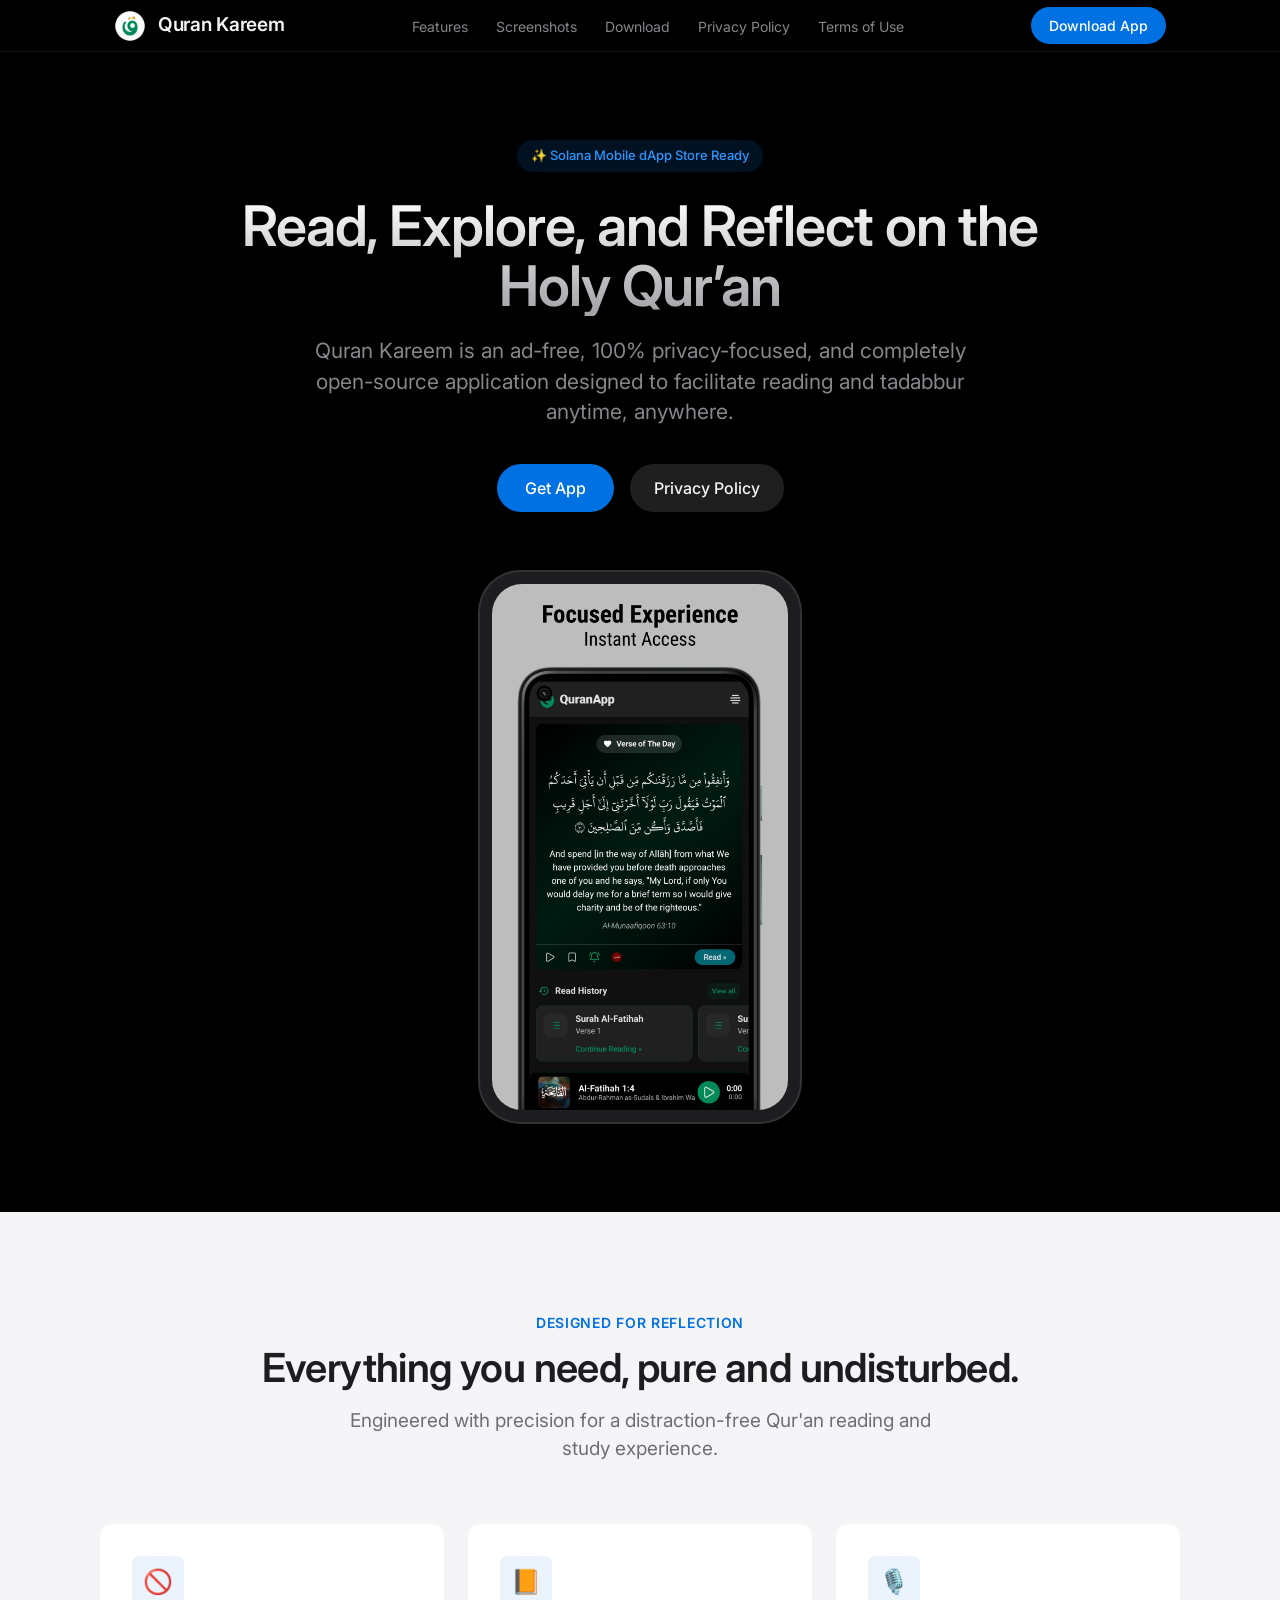
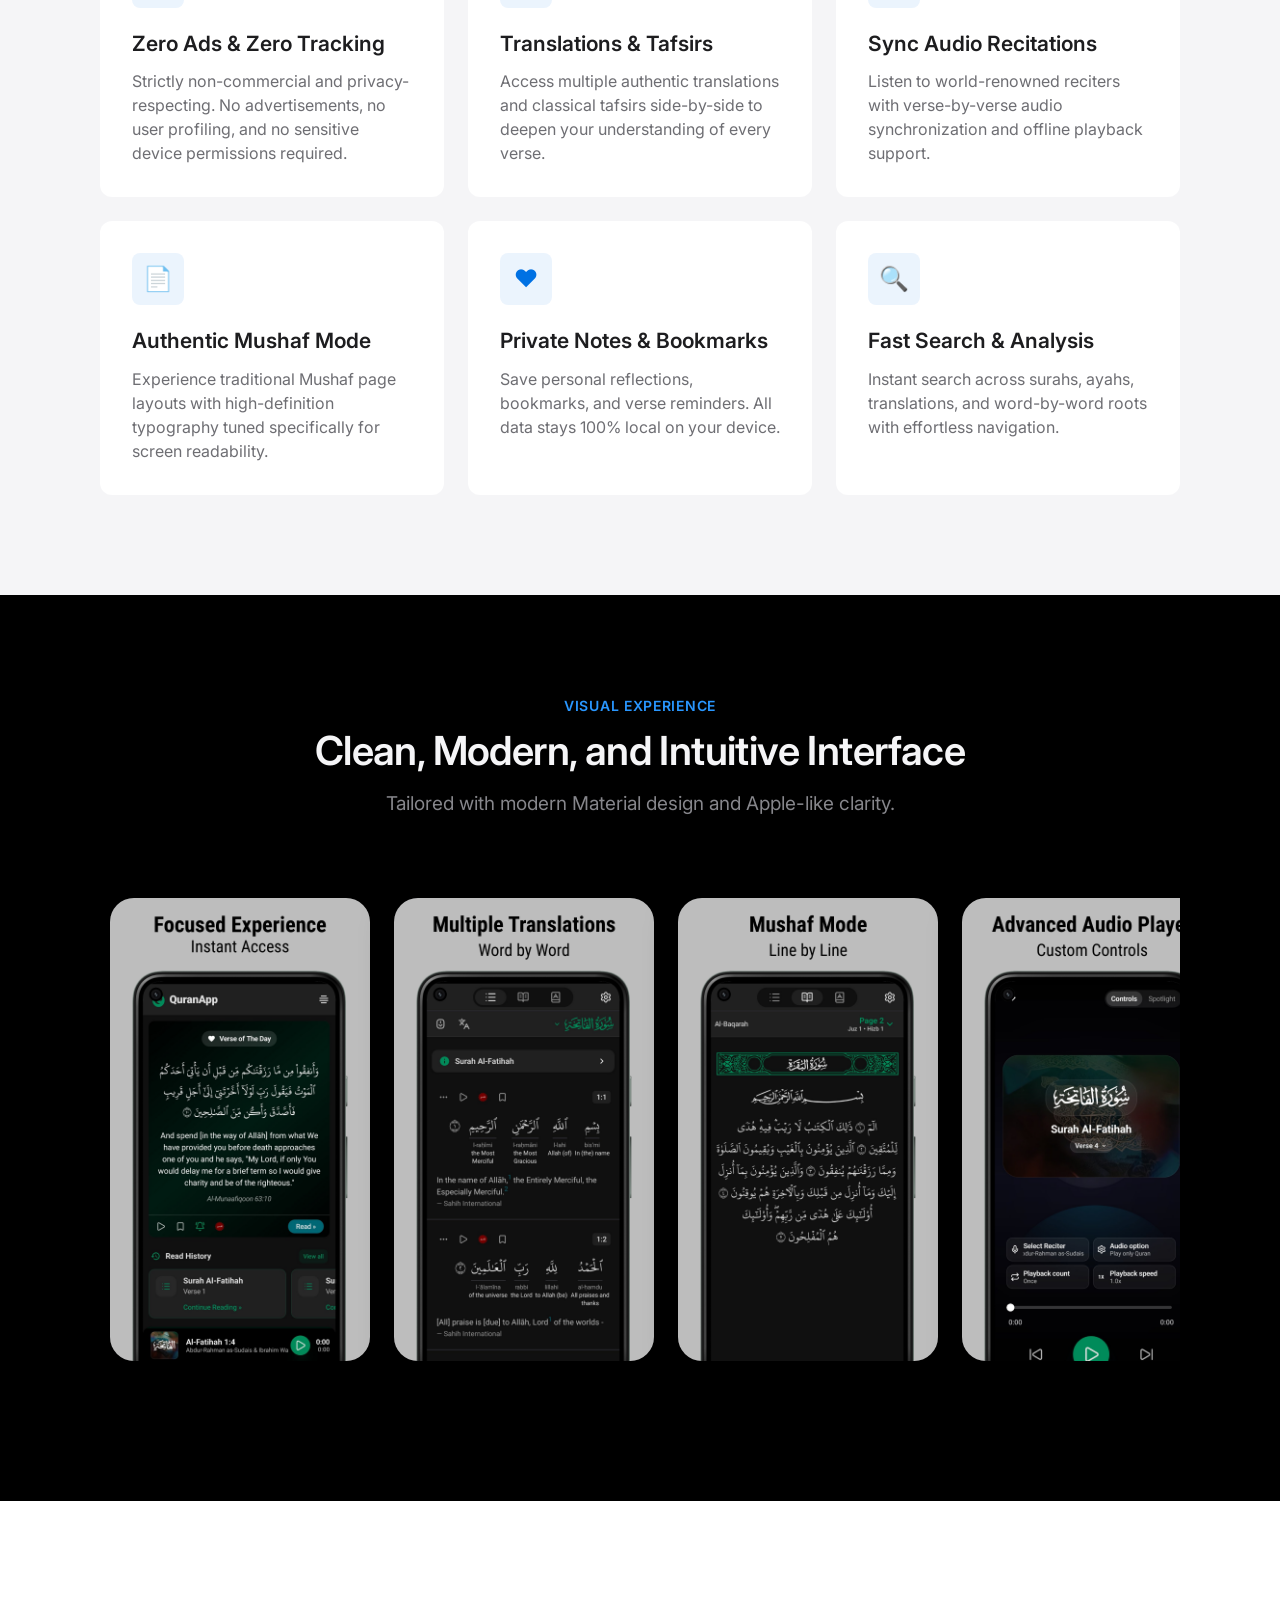
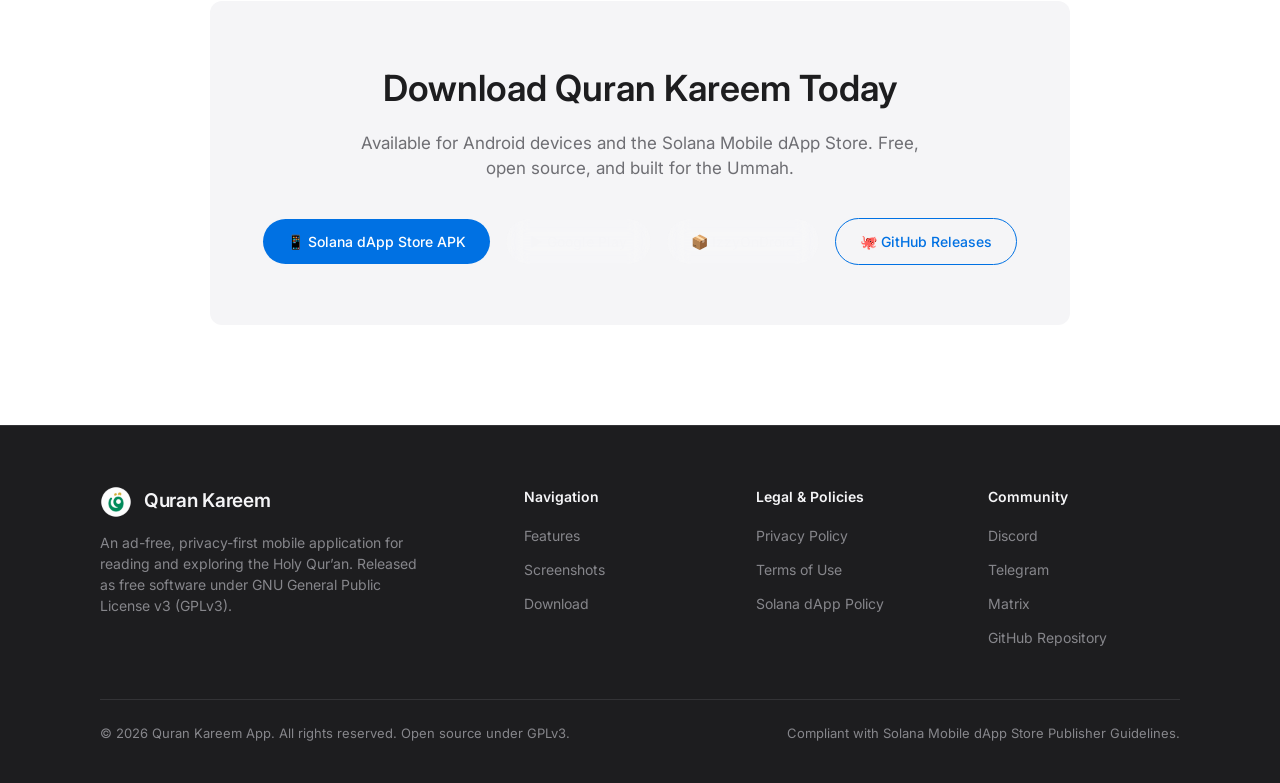
==== index.html @ 2e069798 "feat: initial commit for Quran Kareem website" ====
<!DOCTYPE html>
<html lang="en">
<head>
  <meta charset="UTF-8">
  <meta name="viewport" content="width=device-width, initial-scale=1.0">
  <title>Quran Kareem — Read, Explore, and Reflect</title>
  <meta name="description" content="Quran Kareem is an ad-free, 100% privacy-focused mobile application for reading, listening, and studying the Holy Qur'an with translations, tafsirs, and mushaf mode.">
  <meta name="keywords" content="Quran Kareem, Quran App, Solana Mobile dApp Store, Ad-Free Quran, Tafsir, Recitations, Open Source Quran">
  
  <!-- Open Graph Meta Tags -->
  <meta property="og:title" content="Quran Kareem — Read, Explore, and Reflect">
  <meta property="og:description" content="An ad-free, privacy-focused Quran app with translations, audio recitations, and classical tafsirs.">
  <meta property="og:image" content="assets/logo.webp">
  <meta property="og:type" content="website">

  <!-- Favicon -->
  <link rel="icon" type="image/webp" href="assets/logo.webp">

  <!-- Stylesheets -->
  <link rel="stylesheet" href="css/style.css">
</head>
<body>

  <!-- Glassmorphism Navigation Bar -->
  <header class="header-glass">
    <div class="nav-container">
      <a href="index.html" class="nav-brand">
        <img src="assets/logo.webp" alt="Quran Kareem Logo">
        <span>Quran Kareem</span>
      </a>
      <ul class="nav-links">
        <li><a href="#features">Features</a></li>
        <li><a href="#screenshots">Screenshots</a></li>
        <li><a href="#download">Download</a></li>
        <li><a href="privacy.html">Privacy Policy</a></li>
        <li><a href="terms.html">Terms of Use</a></li>
      </ul>
      <a href="#download" class="btn-pill">Download App</a>
    </div>
  </header>

  <!-- Hero Section (Cinematic Dark #000000) -->
  <section class="hero-section">
    <div class="container">
      <div class="hero-badge">
        <span>✨ Solana Mobile dApp Store Ready</span>
      </div>
      <h1 class="hero-title">Read, Explore, and Reflect on the Holy Qur’an</h1>
      <p class="hero-subtitle">
        Quran Kareem is an ad-free, 100% privacy-focused, and completely open-source application designed to facilitate reading and tadabbur anytime, anywhere.
      </p>
      <div class="hero-ctas">
        <a href="#download" class="btn-pill" style="padding: 12px 28px; font-size: 16px;">Get App</a>
        <a href="privacy.html" class="btn-pill btn-pill-secondary" style="padding: 12px 24px; font-size: 16px;">Privacy Policy</a>
      </div>

      <!-- App Hero Mockup Frame -->
      <div class="hero-mockup-frame">
        <div class="hero-mockup-screen">
          <img src="assets/screenshots/Screenshot_1.png" alt="Quran Kareem App Interface">
        </div>
      </div>
    </div>
  </section>

  <!-- Features Section (Light Section #f5f5f7) -->
  <section id="features" class="section features-section">
    <div class="container">
      <div class="section-header">
        <span class="section-tag">Designed for Reflection</span>
        <h2 class="section-title dark-text">Everything you need, pure and undisturbed.</h2>
        <p class="section-subtitle">Engineered with precision for a distraction-free Qur'an reading and study experience.</p>
      </div>

      <div class="grid-3">
        <!-- Feature 1 -->
        <div class="card-feature">
          <div class="feature-icon">🚫</div>
          <h3>Zero Ads & Zero Tracking</h3>
          <p>Strictly non-commercial and privacy-respecting. No advertisements, no user profiling, and no sensitive device permissions required.</p>
        </div>

        <!-- Feature 2 -->
        <div class="card-feature">
          <div class="feature-icon">📙</div>
          <h3>Translations & Tafsirs</h3>
          <p>Access multiple authentic translations and classical tafsirs side-by-side to deepen your understanding of every verse.</p>
        </div>

        <!-- Feature 3 -->
        <div class="card-feature">
          <div class="feature-icon">🎙️</div>
          <h3>Sync Audio Recitations</h3>
          <p>Listen to world-renowned reciters with verse-by-verse audio synchronization and offline playback support.</p>
        </div>

        <!-- Feature 4 -->
        <div class="card-feature">
          <div class="feature-icon">📄</div>
          <h3>Authentic Mushaf Mode</h3>
          <p>Experience traditional Mushaf page layouts with high-definition typography tuned specifically for screen readability.</p>
        </div>

        <!-- Feature 5 -->
        <div class="card-feature">
          <div class="feature-icon">❤️</div>
          <h3>Private Notes & Bookmarks</h3>
          <p>Save personal reflections, bookmarks, and verse reminders. All data stays 100% local on your device.</p>
        </div>

        <!-- Feature 6 -->
        <div class="card-feature">
          <div class="feature-icon">🔍</div>
          <h3>Fast Search & Analysis</h3>
          <p>Instant search across surahs, ayahs, translations, and word-by-word roots with effortless navigation.</p>
        </div>
      </div>
    </div>
  </section>

  <!-- Screenshots Showcase Section (Dark Section #000000) -->
  <section id="screenshots" class="section showcase-section">
    <div class="container">
      <div class="section-header">
        <span class="section-tag" style="color: var(--color-primary-dark);">Visual Experience</span>
        <h2 class="section-title">Clean, Modern, and Intuitive Interface</h2>
        <p class="section-subtitle" style="color: var(--color-text-dark-secondary);">Tailored with modern Material design and Apple-like clarity.</p>
      </div>

      <div class="screenshots-scroll">
        <div class="screenshot-item">
          <img src="assets/screenshots/Screenshot_1.png" alt="Quran Kareem Home View">
        </div>
        <div class="screenshot-item">
          <img src="assets/screenshots/Screenshot_2.png" alt="Quran Kareem Reading View">
        </div>
        <div class="screenshot-item">
          <img src="assets/screenshots/Screenshot_3.png" alt="Quran Kareem Tafsir View">
        </div>
        <div class="screenshot-item">
          <img src="assets/screenshots/Screenshot_4.png" alt="Quran Kareem Mushaf View">
        </div>
        <div class="screenshot-item">
          <img src="assets/screenshots/Screenshot_5.png" alt="Quran Kareem Audio Player">
        </div>
        <div class="screenshot-item">
          <img src="assets/screenshots/Screenshot_6.png" alt="Quran Kareem Verse Details">
        </div>
        <div class="screenshot-item">
          <img src="assets/screenshots/Screenshot_7.png" alt="Quran Kareem Search">
        </div>
        <div class="screenshot-item">
          <img src="assets/screenshots/Screenshot_8.png" alt="Quran Kareem Settings">
        </div>
        <div class="screenshot-item">
          <img src="assets/screenshots/Screenshot_9.png" alt="Quran Kareem Dark Mode">
        </div>
      </div>
    </div>
  </section>

  <!-- Download Section (Light Section #ffffff) -->
  <section id="download" class="section download-section">
    <div class="container">
      <div class="download-box">
        <h2>Download Quran Kareem Today</h2>
        <p>Available for Android devices and the Solana Mobile dApp Store. Free, open source, and built for the Ummah.</p>
        
        <div class="download-buttons">
          <a href="#" class="btn-pill" style="padding: 12px 24px;">
            <span>📱 Solana dApp Store APK</span>
          </a>
          <a href="https://play.google.com/store/apps/details?id=com.quran.app" target="_blank" class="btn-pill btn-pill-secondary" style="padding: 12px 24px;">
            <span>▶ Google Play</span>
          </a>
          <a href="https://apt.izzysoft.de/fdroid/index/apk/com.quran.app" target="_blank" class="btn-pill btn-pill-secondary" style="padding: 12px 24px;">
            <span>📦 IzzyOnDroid</span>
          </a>
          <a href="https://github.com/alfaazplus/quranapp/releases/latest" target="_blank" class="btn-pill btn-pill-outline" style="padding: 12px 24px;">
            <span>🐙 GitHub Releases</span>
          </a>
        </div>
      </div>
    </div>
  </section>

  <!-- Footer Section (Dark #1d1d1f) -->
  <footer class="footer-dark">
    <div class="container">
      <div class="footer-grid">
        <div class="footer-col">
          <div class="nav-brand" style="margin-bottom: 14px;">
            <img src="assets/logo.webp" alt="Quran Kareem Logo">
            <span>Quran Kareem</span>
          </div>
          <p style="font-size: 14px; color: var(--color-text-dark-secondary); max-width: 320px; line-height: 1.5;">
            An ad-free, privacy-first mobile application for reading and exploring the Holy Qur’an. Released as free software under GNU General Public License v3 (GPLv3).
          </p>
        </div>

        <div class="footer-col">
          <h4>Navigation</h4>
          <ul>
            <li><a href="#features">Features</a></li>
            <li><a href="#screenshots">Screenshots</a></li>
            <li><a href="#download">Download</a></li>
          </ul>
        </div>

        <div class="footer-col">
          <h4>Legal & Policies</h4>
          <ul>
            <li><a href="privacy.html">Privacy Policy</a></li>
            <li><a href="terms.html">Terms of Use</a></li>
            <li><a href="https://docs.solanamobile.com/dapp-store/publisher-policy" target="_blank">Solana dApp Policy</a></li>
          </ul>
        </div>

        <div class="footer-col">
          <h4>Community</h4>
          <ul>
            <li><a href="https://discord.gg/vtutnwzxRb" target="_blank">Discord</a></li>
            <li><a href="https://t.me/thequranapp" target="_blank">Telegram</a></li>
            <li><a href="https://matrix.to/#/#quranapp:matrix.org" target="_blank">Matrix</a></li>
            <li><a href="https://github.com/alfaazplus/quranapp" target="_blank">GitHub Repository</a></li>
          </ul>
        </div>
      </div>

      <div class="footer-bottom">
        <div>
          &copy; 2026 Quran Kareem App. All rights reserved. Open source under GPLv3.
        </div>
        <div>
          Compliant with Solana Mobile dApp Store Publisher Guidelines.
        </div>
      </div>
    </div>
  </footer>

  <!-- Lightbox Modal for Screenshot Preview -->
  <div id="lightbox-modal" class="modal-lightbox">
    <span id="lightbox-close" class="modal-close">&times;</span>
    <div class="modal-content">
      <img id="lightbox-img" src="" alt="Enlarged Screenshot">
    </div>
  </div>

  <script src="js/main.js"></script>
</body>
</html>
---- css/style.css ----
/* Quran Kareem - Apple Inspired Design System (Design.md) */

@import url('https://fonts.googleapis.com/css2?family=Inter:wght@300;400;500;600;700&family=Amiri:wght@400;700&display=swap');

:root {
  /* Apple Design System Tokens */
  --color-primary: #0071e3;
  --color-primary-hover: #0077ed;
  --color-primary-dark: #2997ff;
  
  --color-bg-dark: #000000;
  --color-bg-light: #f5f5f7;
  --color-bg-white: #ffffff;
  
  --color-surface-dark: #1d1d1f;
  --color-surface-elevated: #272729;
  --color-surface-light: #f5f5f7;
  
  --color-text-dark-primary: #f5f5f7;
  --color-text-dark-secondary: #86868b;
  --color-text-light-primary: #1d1d1f;
  --color-text-light-secondary: #6e6e73;
  
  --color-border-dark: #333336;
  --color-border-light: #d2d2d7;
  
  --font-sans: "Inter", -apple-system, BlinkMacSystemFont, "SF Pro Text", "SF Pro Display", sans-serif;
  --font-arabic: "Amiri", serif;
  
  --radius-sm: 5px;
  --radius-md: 8px;
  --radius-lg: 12px;
  --radius-pill: 980px;
  --radius-full: 9999px;
  
  --shadow-card: 0 4px 20px rgba(0, 0, 0, 0.08);
  --shadow-card-hover: 0 12px 36px rgba(0, 0, 0, 0.16);
  --shadow-phone: 0 25px 60px rgba(0, 0, 0, 0.4);
  
  --nav-height: 52px;
  --transition-fast: 0.2s cubic-bezier(0.16, 1, 0.3, 1);
  --transition-normal: 0.3s cubic-bezier(0.16, 1, 0.3, 1);
}

/* Reset & Core Base Styles */
* {
  box-sizing: border-box;
  margin: 0;
  padding: 0;
}

html {
  scroll-behavior: smooth;
  font-family: var(--font-sans);
  background-color: var(--color-bg-dark);
  color: var(--color-text-dark-primary);
  -webkit-font-smoothing: antialiased;
}

body {
  overflow-x: hidden;
  line-height: 1.5;
}

a {
  color: var(--color-primary);
  text-decoration: none;
  transition: opacity var(--transition-fast);
}

a:hover {
  opacity: 0.88;
}

/* Glassmorphism Header */
.header-glass {
  position: fixed;
  top: 0;
  left: 0;
  width: 100%;
  height: var(--nav-height);
  z-index: 1000;
  background: rgba(0, 0, 0, 0.8);
  backdrop-filter: blur(20px);
  -webkit-backdrop-filter: blur(20px);
  border-bottom: 1px solid rgba(255, 255, 255, 0.08);
  display: flex;
  align-items: center;
}

.nav-container {
  max-width: 1100px;
  width: 100%;
  margin: 0 auto;
  padding: 0 24px;
  display: flex;
  justify-content: space-between;
  align-items: center;
}

.nav-brand {
  display: flex;
  align-items: center;
  gap: 12px;
  font-weight: 600;
  font-size: 19px;
  color: var(--color-text-dark-primary);
  letter-spacing: -0.015em;
}

.nav-brand img {
  width: 32px;
  height: 32px;
  border-radius: var(--radius-sm);
}

.nav-links {
  display: flex;
  align-items: center;
  gap: 28px;
  list-style: none;
}

.nav-links a {
  color: var(--color-text-dark-secondary);
  font-size: 14px;
  font-weight: 400;
  transition: color var(--transition-fast);
}

.nav-links a:hover,
.nav-links a.active {
  color: var(--color-text-dark-primary);
}

.btn-pill {
  display: inline-flex;
  align-items: center;
  justify-content: center;
  padding: 8px 18px;
  border-radius: var(--radius-pill);
  background-color: var(--color-primary);
  color: #ffffff !important;
  font-size: 14px;
  font-weight: 500;
  border: none;
  cursor: pointer;
  transition: all var(--transition-fast);
}

.btn-pill:hover {
  background-color: var(--color-primary-hover);
  transform: scale(1.02);
  opacity: 1;
}

.btn-pill-secondary {
  background-color: rgba(255, 255, 255, 0.12);
  color: var(--color-text-dark-primary) !important;
  backdrop-filter: blur(10px);
}

.btn-pill-secondary:hover {
  background-color: rgba(255, 255, 255, 0.2);
}

.btn-pill-outline {
  background-color: transparent;
  border: 1px solid var(--color-primary);
  color: var(--color-primary) !important;
}

.btn-pill-outline:hover {
  background-color: var(--color-primary);
  color: #ffffff !important;
}

/* Sections Base & Pacing */
.section {
  padding: 100px 24px;
}

.container {
  max-width: 1080px;
  margin: 0 auto;
}

/* Hero Section (Cinematic Dark #000000) */
.hero-section {
  padding-top: 140px;
  padding-bottom: 90px;
  text-align: center;
  background-color: var(--color-bg-dark);
}

.hero-badge {
  display: inline-flex;
  align-items: center;
  gap: 8px;
  padding: 6px 14px;
  border-radius: var(--radius-full);
  background-color: rgba(0, 113, 227, 0.15);
  color: var(--color-primary-dark);
  font-size: 13px;
  font-weight: 500;
  margin-bottom: 24px;
}

.hero-title {
  font-size: 56px;
  font-weight: 600;
  letter-spacing: -0.02em;
  line-height: 1.08;
  max-width: 820px;
  margin: 0 auto 20px;
  background: linear-gradient(180deg, #ffffff 0%, #a1a1a6 100%);
  -webkit-background-clip: text;
  -webkit-text-fill-color: transparent;
}

.hero-subtitle {
  font-size: 21px;
  font-weight: 400;
  color: var(--color-text-dark-secondary);
  max-width: 660px;
  margin: 0 auto 36px;
  line-height: 1.45;
}

.hero-ctas {
  display: flex;
  justify-content: center;
  align-items: center;
  gap: 16px;
  margin-bottom: 60px;
  flex-wrap: wrap;
}

.hero-mockup-frame {
  position: relative;
  max-width: 320px;
  margin: 0 auto;
  border-radius: 40px;
  padding: 12px;
  background: #1d1d1f;
  box-shadow: 0 0 0 2px #333336, var(--shadow-phone);
}

.hero-mockup-screen {
  width: 100%;
  border-radius: 30px;
  overflow: hidden;
  display: block;
}

.hero-mockup-screen img {
  width: 100%;
  height: auto;
  display: block;
}

/* Features Grid Section (Light Section #f5f5f7) */
.features-section {
  background-color: var(--color-bg-light);
  color: var(--color-text-light-primary);
}

.section-header {
  text-align: center;
  margin-bottom: 60px;
}

.section-tag {
  font-size: 14px;
  font-weight: 600;
  color: var(--color-primary);
  text-transform: uppercase;
  letter-spacing: 0.05em;
  margin-bottom: 12px;
  display: block;
}

.section-title {
  font-size: 40px;
  font-weight: 600;
  letter-spacing: -0.015em;
  line-height: 1.15;
  margin-bottom: 16px;
}

.section-title.dark-text {
  color: var(--color-text-light-primary);
}

.section-subtitle {
  font-size: 19px;
  color: var(--color-text-light-secondary);
  max-width: 600px;
  margin: 0 auto;
}

.grid-3 {
  display: grid;
  grid-template-columns: repeat(auto-fit, minmax(300px, 1fr));
  gap: 24px;
}

.card-feature {
  background: var(--color-bg-white);
  padding: 32px;
  border-radius: var(--radius-lg);
  transition: transform var(--transition-normal), box-shadow var(--transition-normal);
}

.card-feature:hover {
  transform: translateY(-4px);
  box-shadow: var(--shadow-card-hover);
}

.feature-icon {
  width: 52px;
  height: 52px;
  border-radius: var(--radius-md);
  background-color: rgba(0, 113, 227, 0.08);
  display: flex;
  align-items: center;
  justify-content: center;
  font-size: 24px;
  margin-bottom: 20px;
  color: var(--color-primary);
}

.card-feature h3 {
  font-size: 21px;
  font-weight: 600;
  margin-bottom: 10px;
  color: var(--color-text-light-primary);
}

.card-feature p {
  font-size: 16px;
  color: var(--color-text-light-secondary);
  line-height: 1.5;
}

/* Screenshots Showcase (Dark Section #000000) */
.showcase-section {
  background-color: var(--color-bg-dark);
  color: var(--color-text-dark-primary);
  text-align: center;
}

.screenshots-scroll {
  display: flex;
  gap: 24px;
  overflow-x: auto;
  padding: 20px 10px 40px;
  scroll-snap-type: x mandatory;
  -webkit-overflow-scrolling: touch;
}

.screenshots-scroll::-webkit-scrollbar {
  height: 8px;
}

.screenshots-scroll::-webkit-scrollbar-track {
  background: #111;
  border-radius: 4px;
}

.screenshots-scroll::-webkit-scrollbar-thumb {
  background: #333;
  border-radius: 4px;
}

.screenshot-item {
  scroll-snap-align: center;
  flex: 0 0 260px;
  border-radius: 24px;
  overflow: hidden;
  background: var(--color-surface-dark);
  box-shadow: 0 10px 30px rgba(0,0,0,0.5);
  transition: transform var(--transition-normal);
  cursor: pointer;
}

.screenshot-item:hover {
  transform: scale(1.04);
}

.screenshot-item img {
  width: 100%;
  height: auto;
  display: block;
}

/* Download Section (Light Section #ffffff) */
.download-section {
  background-color: var(--color-bg-white);
  color: var(--color-text-light-primary);
  text-align: center;
}

.download-box {
  background-color: var(--color-bg-light);
  border-radius: var(--radius-lg);
  padding: 60px 32px;
  max-width: 860px;
  margin: 0 auto;
}

.download-box h2 {
  font-size: 36px;
  font-weight: 600;
  margin-bottom: 16px;
  color: var(--color-text-light-primary);
}

.download-box p {
  font-size: 17px;
  color: var(--color-text-light-secondary);
  max-width: 580px;
  margin: 0 auto 36px;
}

.download-buttons {
  display: flex;
  justify-content: center;
  align-items: center;
  gap: 16px;
  flex-wrap: wrap;
}

/* Document Pages (Privacy Policy & Terms) */
.doc-page {
  background-color: var(--color-bg-white);
  color: var(--color-text-light-primary);
  padding-top: 120px;
  padding-bottom: 90px;
  min-height: 100vh;
}

.doc-container {
  max-width: 800px;
  margin: 0 auto;
  padding: 0 24px;
}

.doc-header {
  border-bottom: 1px solid var(--color-border-light);
  padding-bottom: 24px;
  margin-bottom: 40px;
}

.doc-title {
  font-size: 40px;
  font-weight: 600;
  margin-bottom: 8px;
  color: var(--color-text-light-primary);
}

.doc-meta {
  font-size: 14px;
  color: var(--color-text-light-secondary);
}

.doc-content h2 {
  font-size: 24px;
  font-weight: 600;
  margin: 32px 0 12px;
  color: var(--color-text-light-primary);
}

.doc-content h3 {
  font-size: 18px;
  font-weight: 600;
  margin: 20px 0 8px;
  color: var(--color-text-light-primary);
}

.doc-content p, .doc-content ul {
  font-size: 16px;
  line-height: 1.6;
  color: #333336;
  margin-bottom: 16px;
}

.doc-content ul {
  padding-left: 24px;
}

.doc-content li {
  margin-bottom: 8px;
}

.badge-solana {
  display: inline-flex;
  align-items: center;
  gap: 6px;
  padding: 4px 10px;
  border-radius: var(--radius-full);
  background-color: rgba(20, 241, 149, 0.1);
  color: #10b981;
  font-size: 12px;
  font-weight: 600;
  margin-top: 12px;
}

/* Footer Section */
.footer-dark {
  background-color: var(--color-surface-dark);
  color: var(--color-text-dark-secondary);
  padding: 60px 24px 40px;
  border-top: 1px solid var(--color-border-dark);
}

.footer-grid {
  display: grid;
  grid-template-columns: 2fr repeat(3, 1fr);
  gap: 40px;
  margin-bottom: 40px;
}

.footer-col h4 {
  color: var(--color-text-dark-primary);
  font-size: 14px;
  font-weight: 600;
  margin-bottom: 16px;
}

.footer-col ul {
  list-style: none;
}

.footer-col li {
  margin-bottom: 10px;
}

.footer-col a {
  color: var(--color-text-dark-secondary);
  font-size: 14px;
}

.footer-col a:hover {
  color: var(--color-text-dark-primary);
}

.footer-bottom {
  border-top: 1px solid var(--color-border-dark);
  padding-top: 24px;
  display: flex;
  justify-content: space-between;
  align-items: center;
  font-size: 13px;
  flex-wrap: wrap;
  gap: 16px;
}

/* Lightbox Modal */
.modal-lightbox {
  display: none;
  position: fixed;
  top: 0;
  left: 0;
  width: 100%;
  height: 100%;
  z-index: 2000;
  background: rgba(0, 0, 0, 0.9);
  backdrop-filter: blur(15px);
  align-items: center;
  justify-content: center;
}

.modal-lightbox.active {
  display: flex;
}

.modal-content {
  max-width: 380px;
  width: 90%;
  border-radius: 28px;
  overflow: hidden;
  box-shadow: var(--shadow-phone);
}

.modal-content img {
  width: 100%;
  height: auto;
  display: block;
}

.modal-close {
  position: absolute;
  top: 24px;
  right: 24px;
  color: #fff;
  font-size: 32px;
  cursor: pointer;
}

/* Responsive adjustments */
@media (max-width: 768px) {
  .hero-title {
    font-size: 38px;
  }
  .hero-subtitle {
    font-size: 17px;
  }
  .section-title {
    font-size: 30px;
  }
  .nav-links {
    display: none; /* simple mobile view */
  }
  .footer-grid {
    grid-template-columns: 1fr 1fr;
  }
}
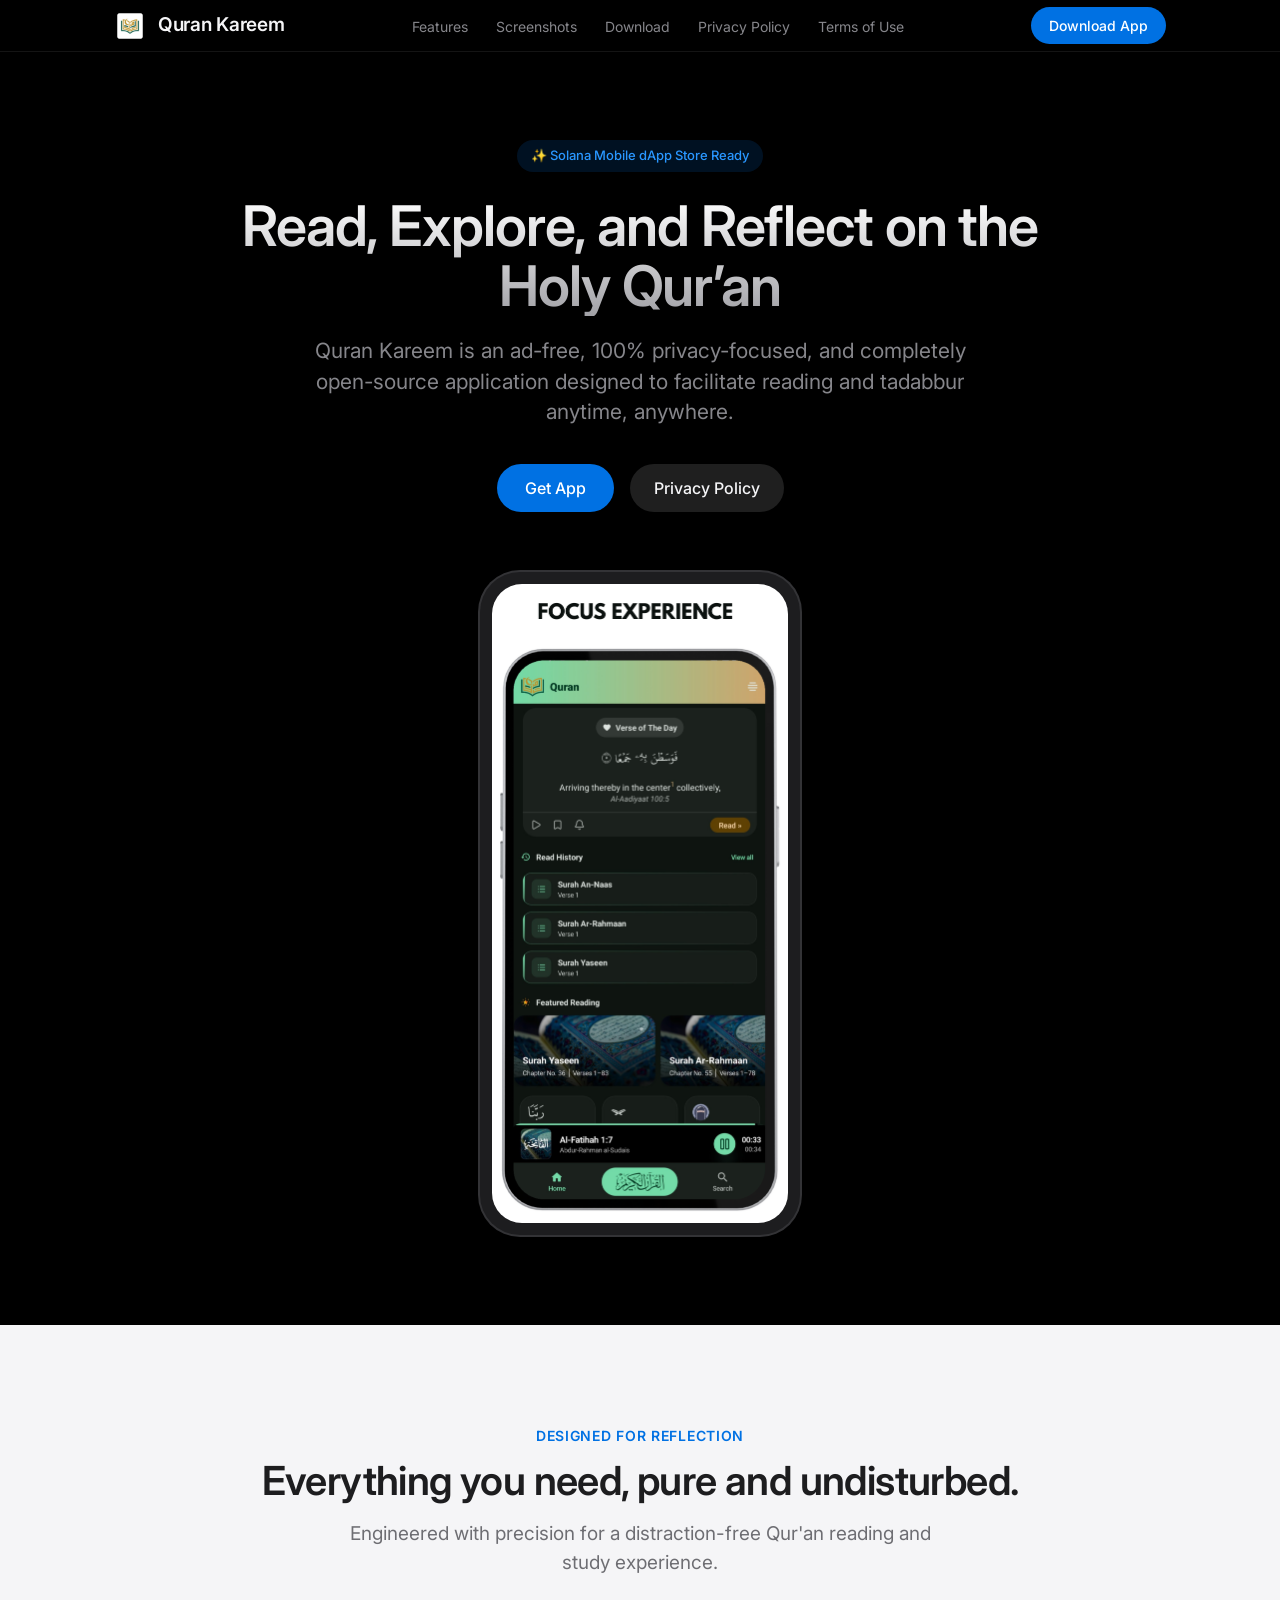
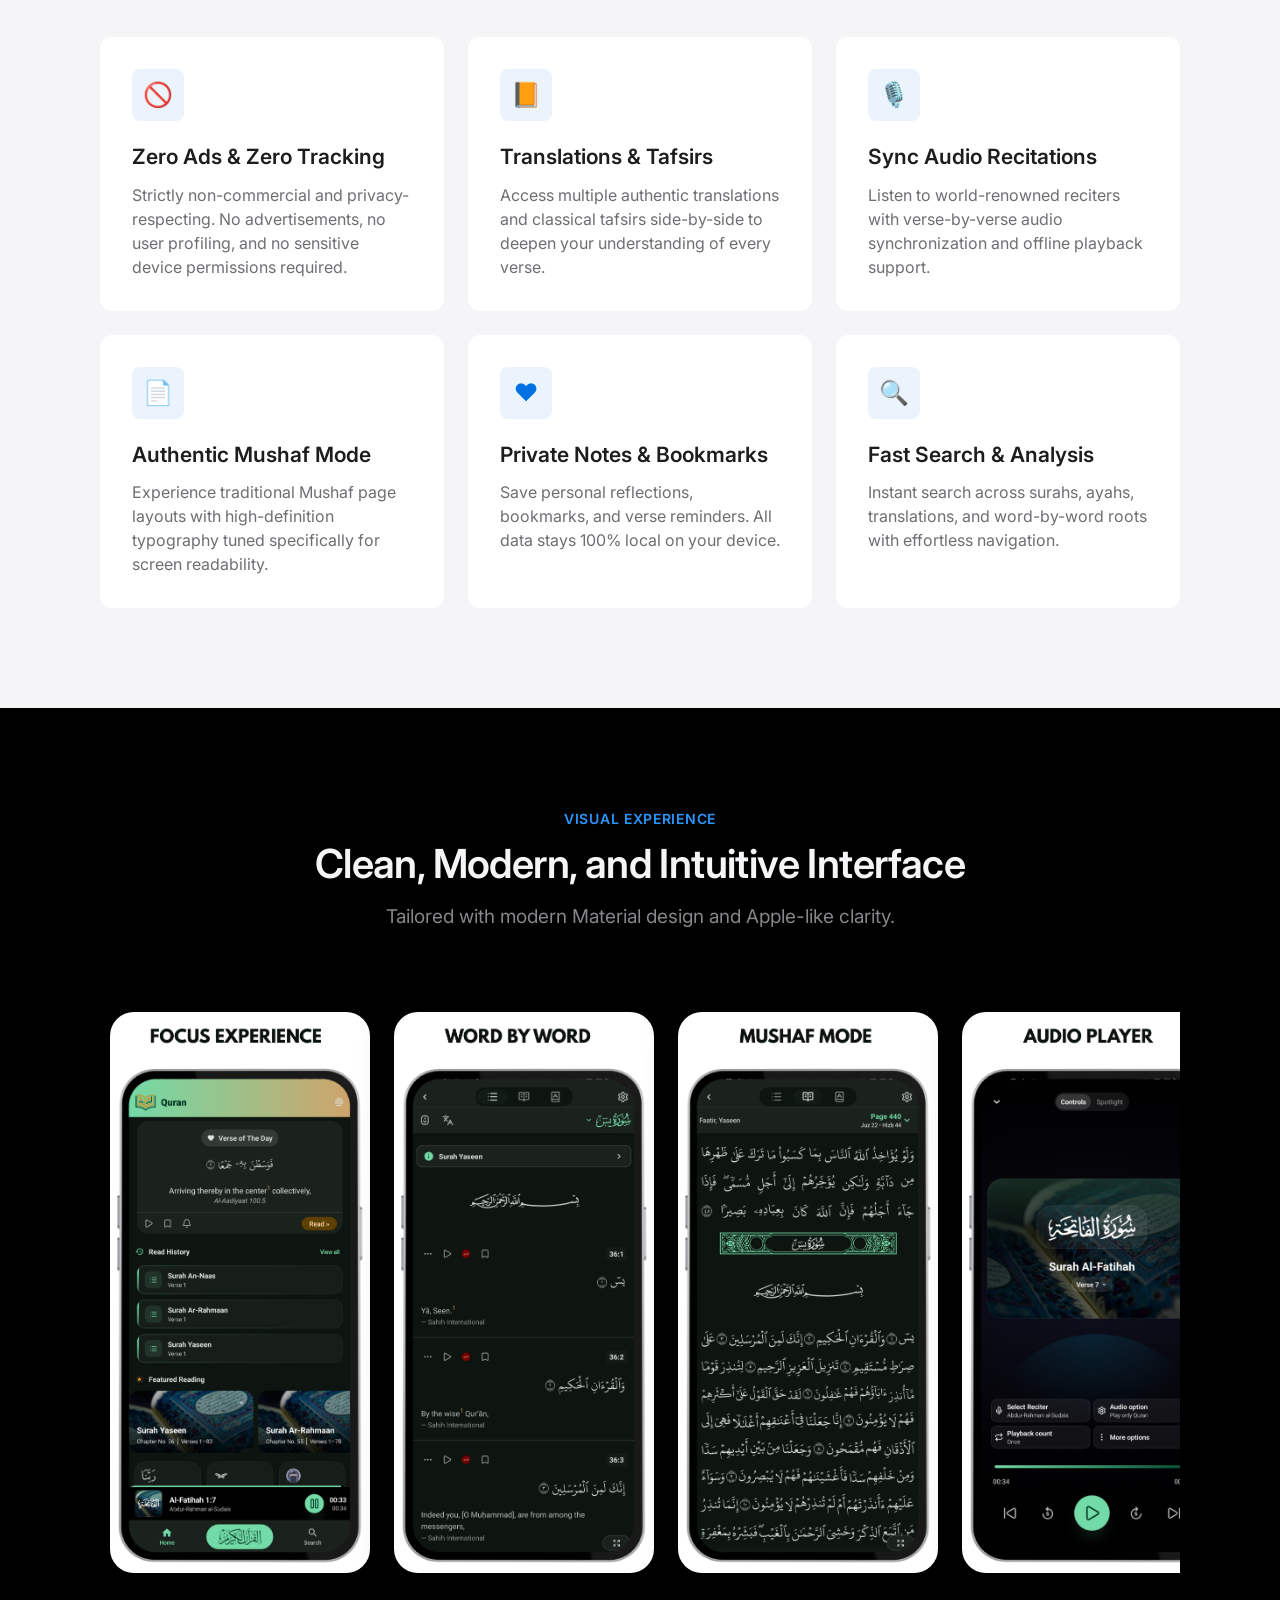
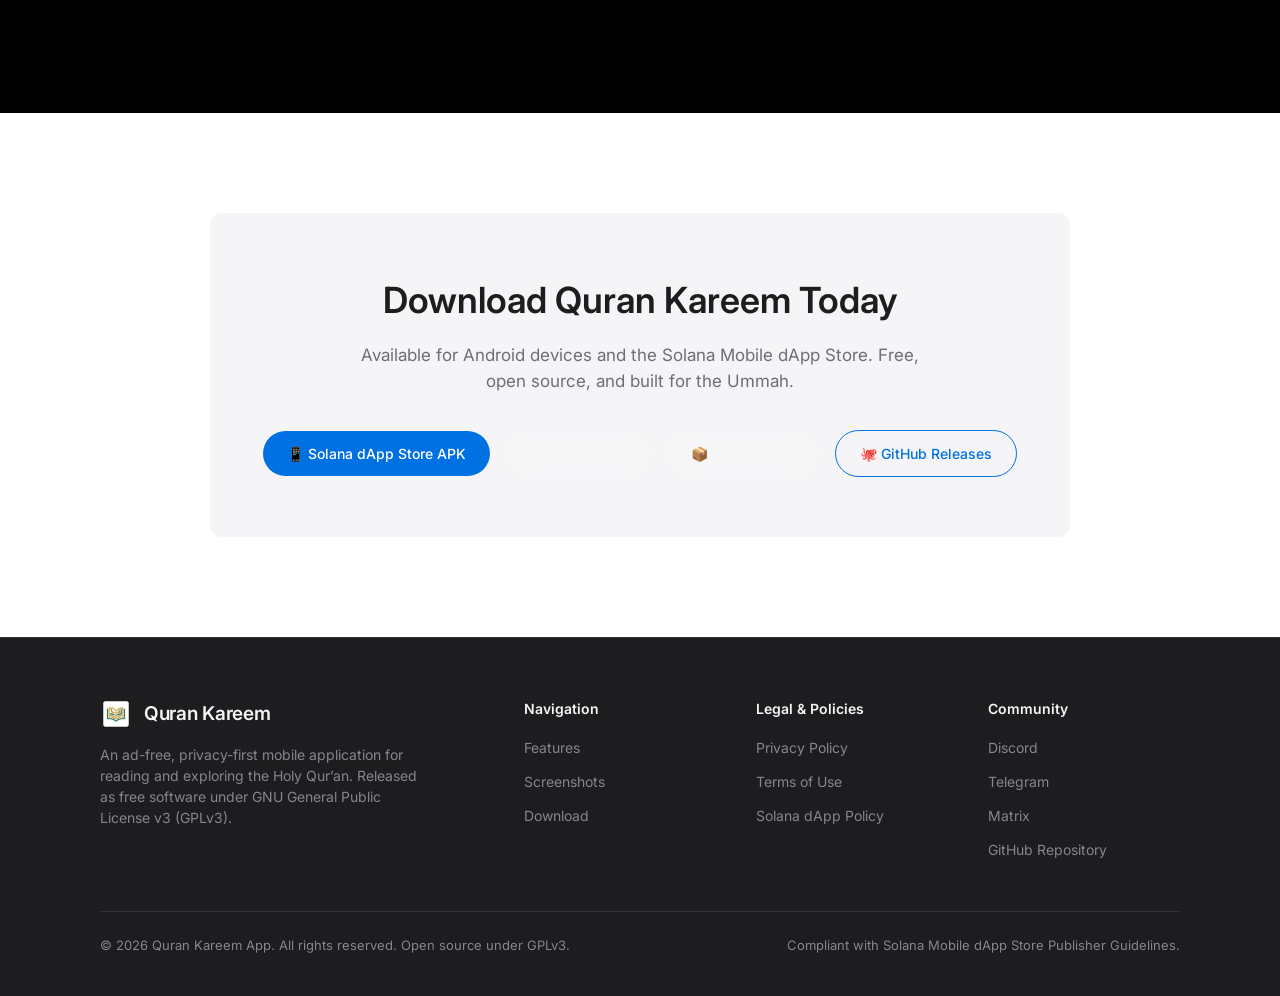
==== commit 60ba3cc3: "Update app logo and screenshots, sync website layout" ====
--- a/index.html
+++ b/index.html
@@ -143,18 +143,6 @@
         <div class="screenshot-item">
           <img src="assets/screenshots/Screenshot_5.png" alt="Quran Kareem Audio Player">
         </div>
-        <div class="screenshot-item">
-          <img src="assets/screenshots/Screenshot_6.png" alt="Quran Kareem Verse Details">
-        </div>
-        <div class="screenshot-item">
-          <img src="assets/screenshots/Screenshot_7.png" alt="Quran Kareem Search">
-        </div>
-        <div class="screenshot-item">
-          <img src="assets/screenshots/Screenshot_8.png" alt="Quran Kareem Settings">
-        </div>
-        <div class="screenshot-item">
-          <img src="assets/screenshots/Screenshot_9.png" alt="Quran Kareem Dark Mode">
-        </div>
       </div>
     </div>
   </section>
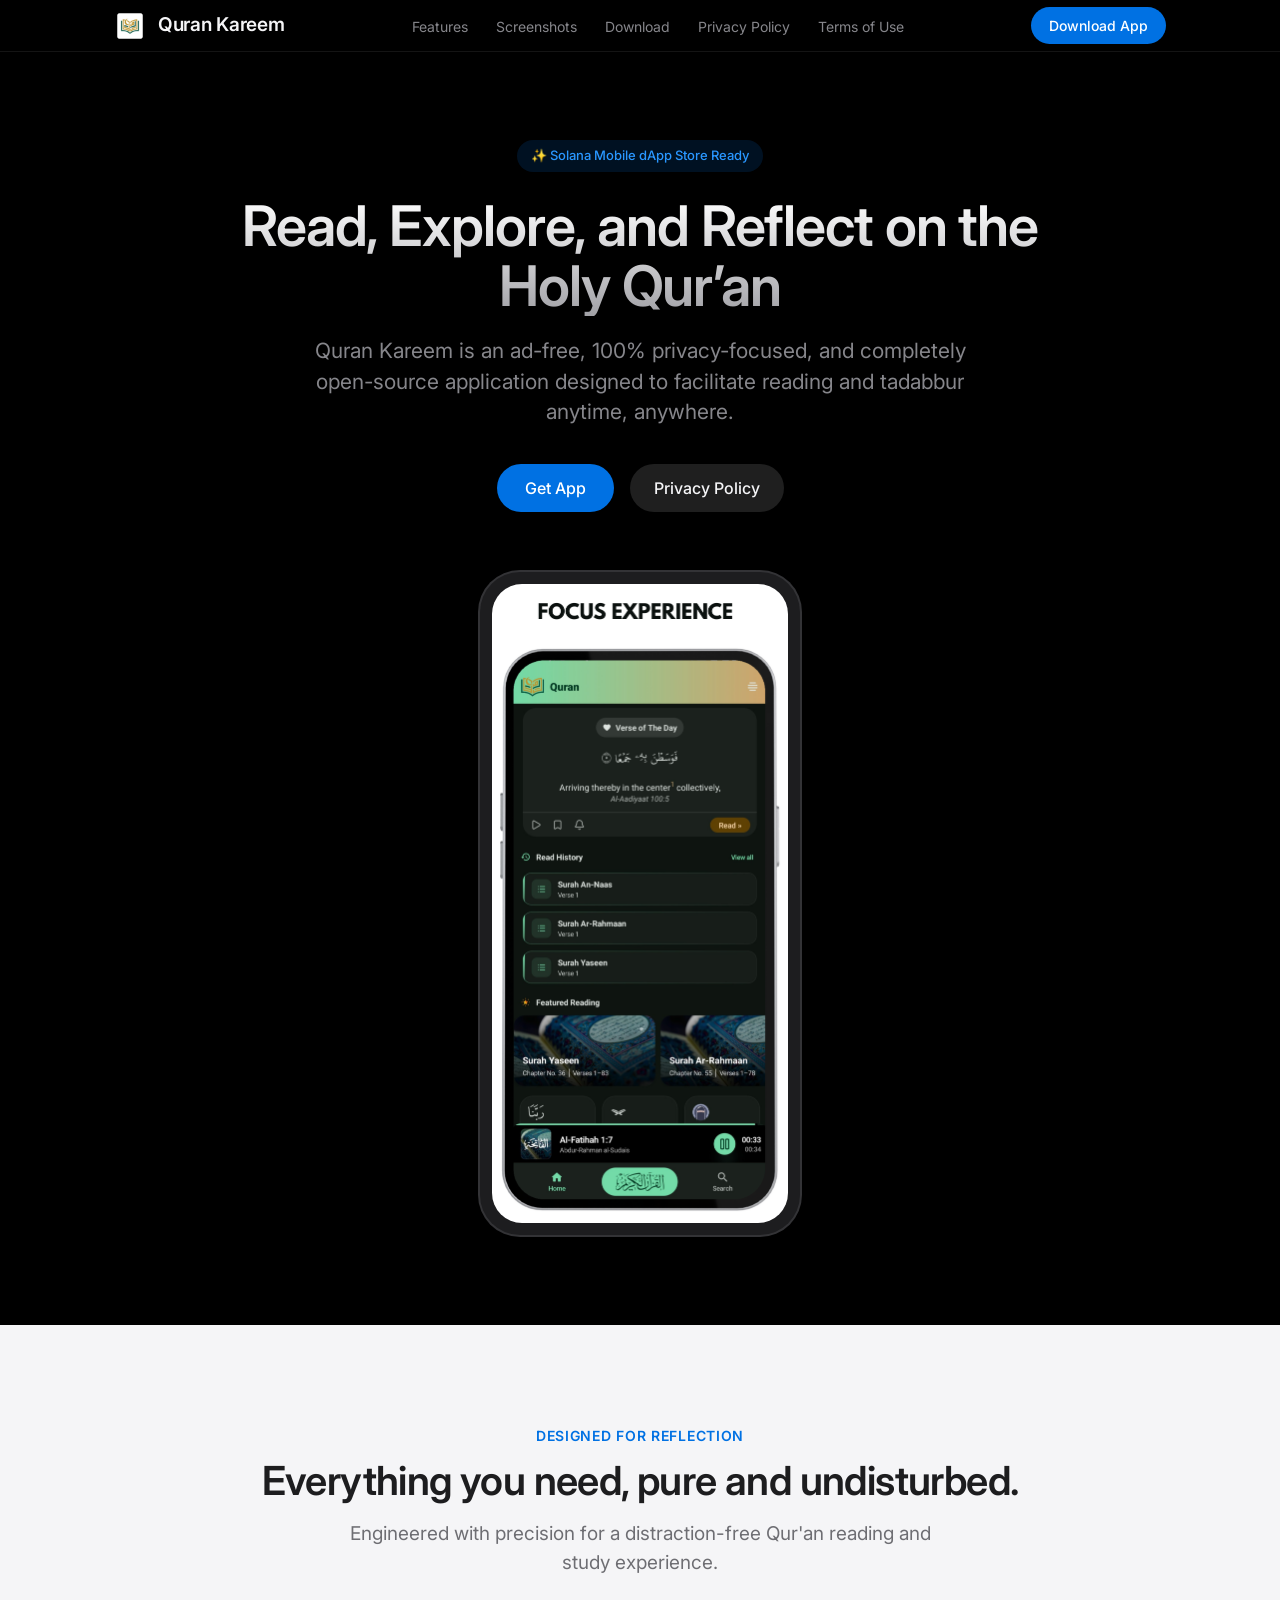
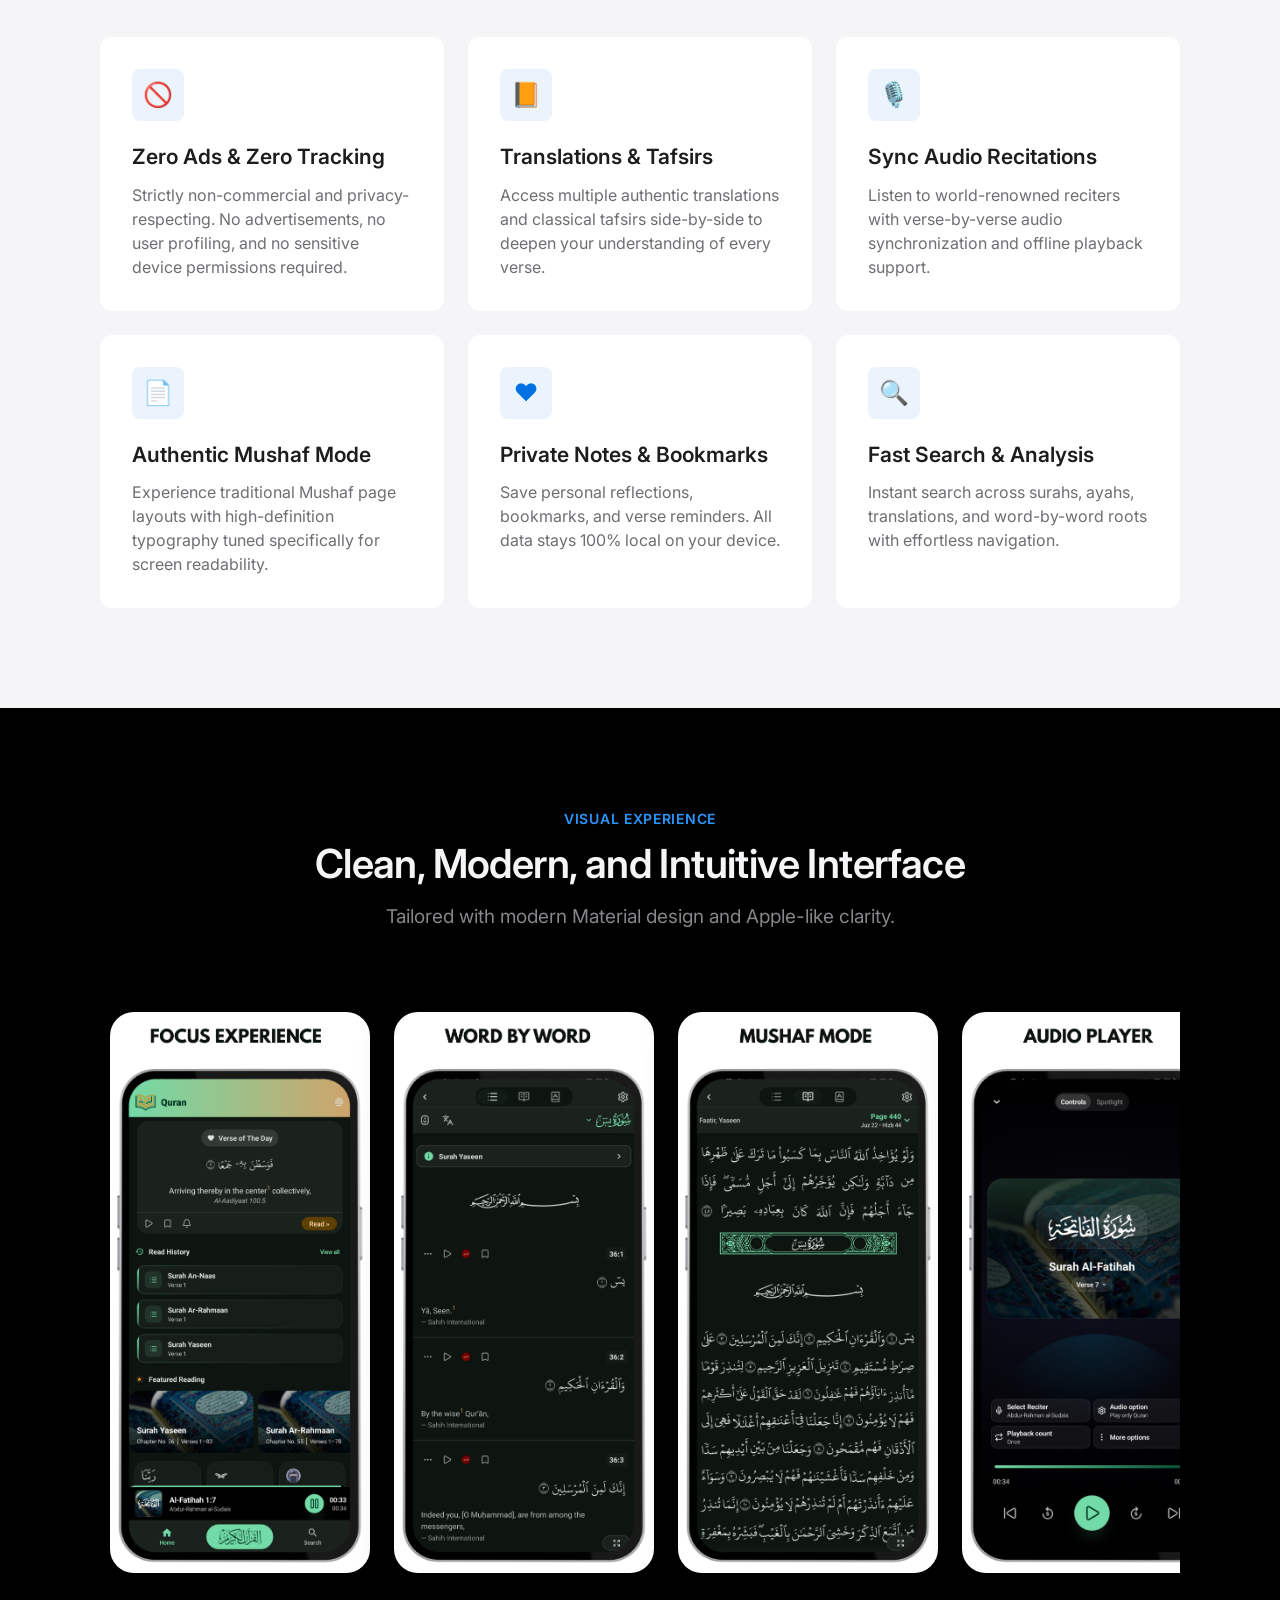
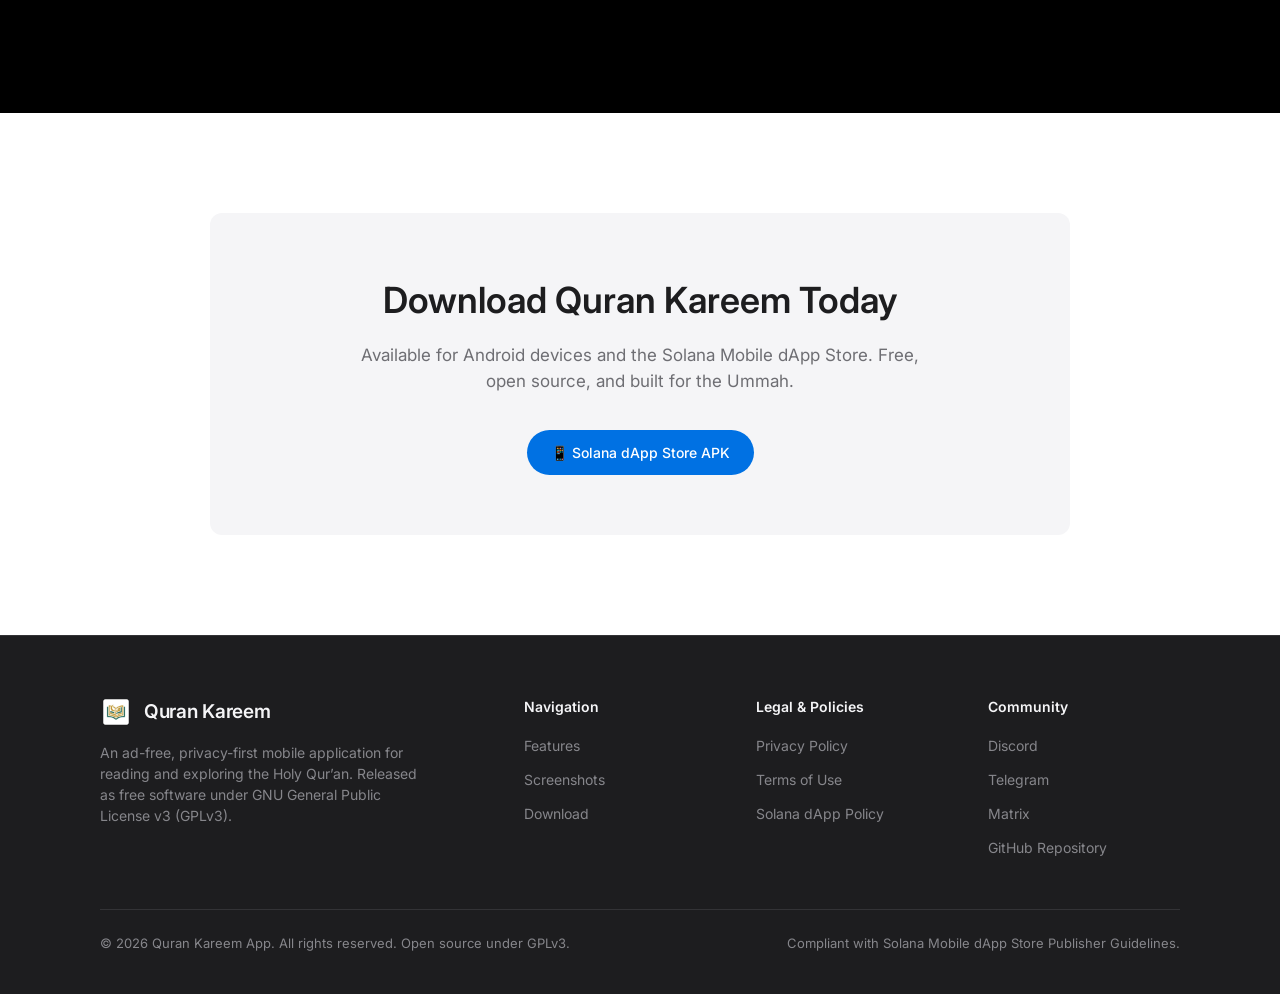
==== commit 7cbf54da: "Update download section to only show Solana dApp Store APK button" ====
--- a/index.html
+++ b/index.html
@@ -158,15 +158,6 @@
           <a href="#" class="btn-pill" style="padding: 12px 24px;">
             <span>📱 Solana dApp Store APK</span>
           </a>
-          <a href="https://play.google.com/store/apps/details?id=com.quran.app" target="_blank" class="btn-pill btn-pill-secondary" style="padding: 12px 24px;">
-            <span>▶ Google Play</span>
-          </a>
-          <a href="https://apt.izzysoft.de/fdroid/index/apk/com.quran.app" target="_blank" class="btn-pill btn-pill-secondary" style="padding: 12px 24px;">
-            <span>📦 IzzyOnDroid</span>
-          </a>
-          <a href="https://github.com/alfaazplus/quranapp/releases/latest" target="_blank" class="btn-pill btn-pill-outline" style="padding: 12px 24px;">
-            <span>🐙 GitHub Releases</span>
-          </a>
         </div>
       </div>
     </div>
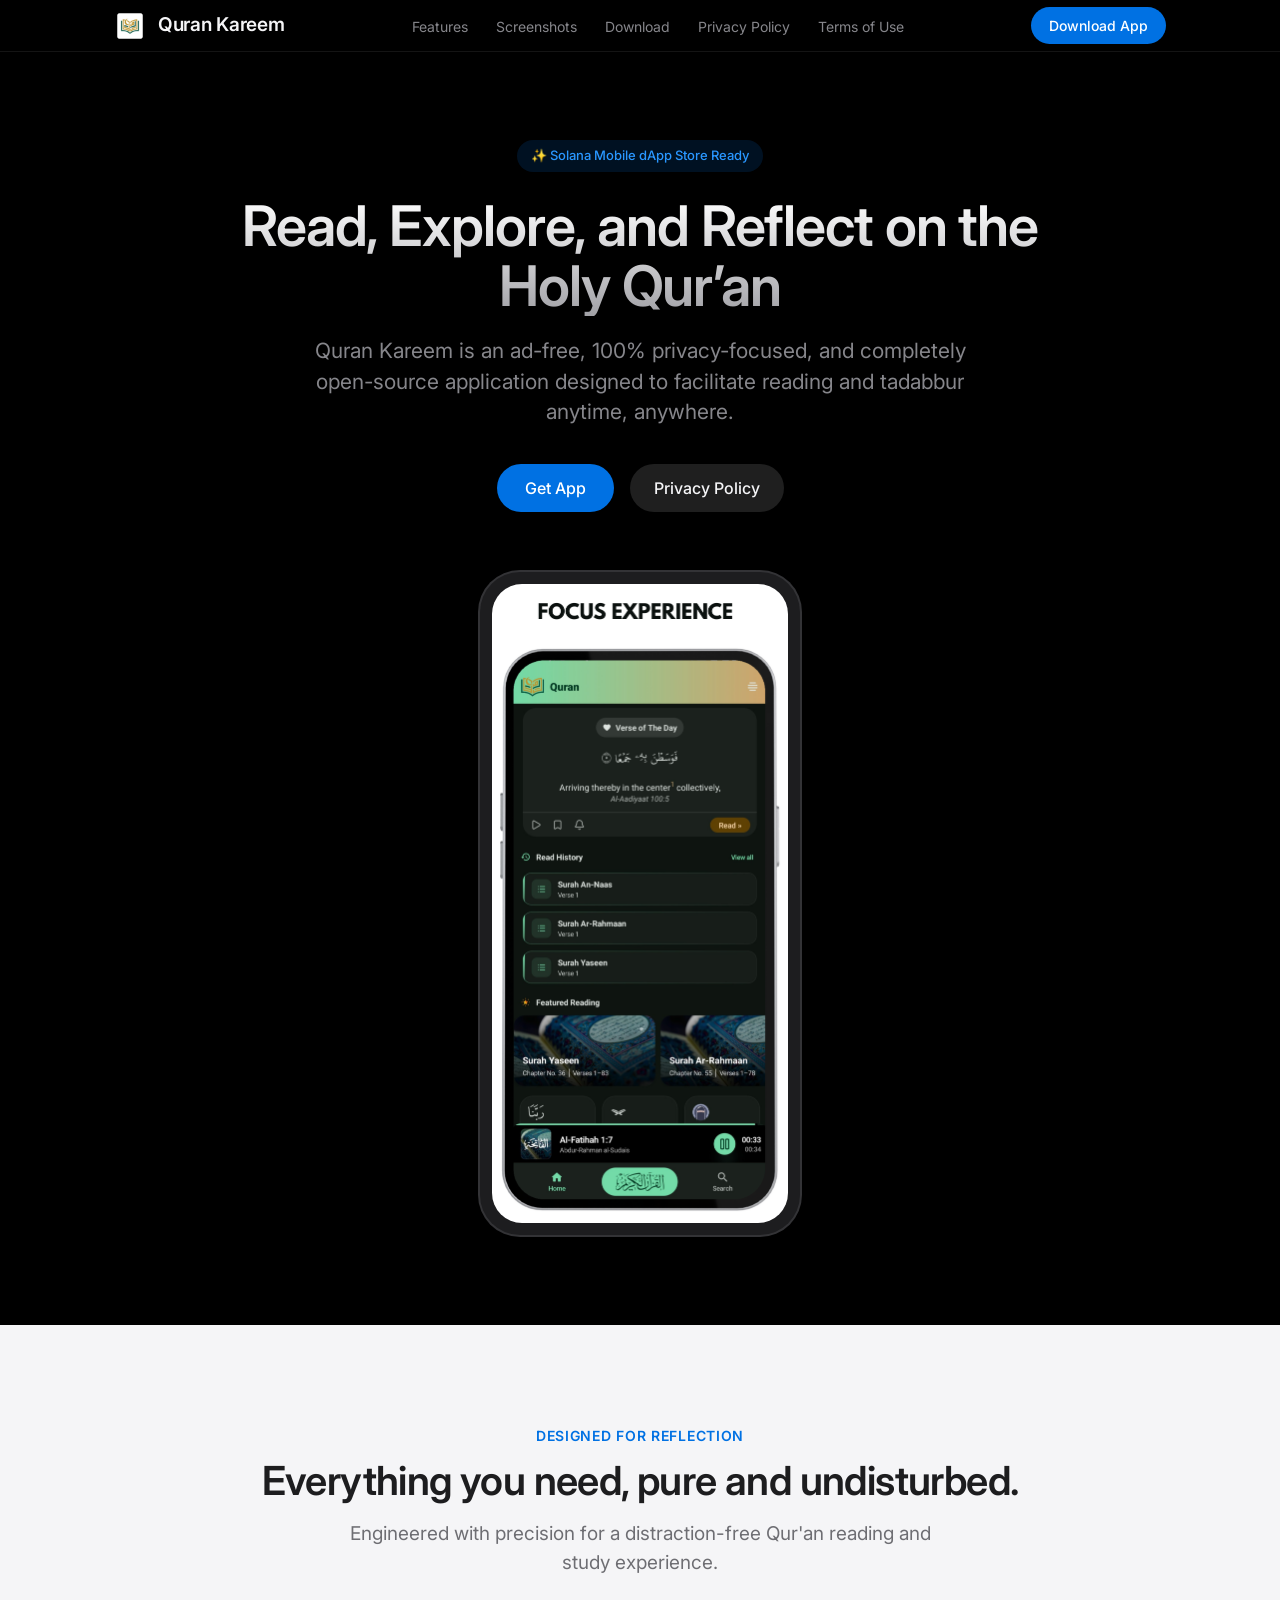
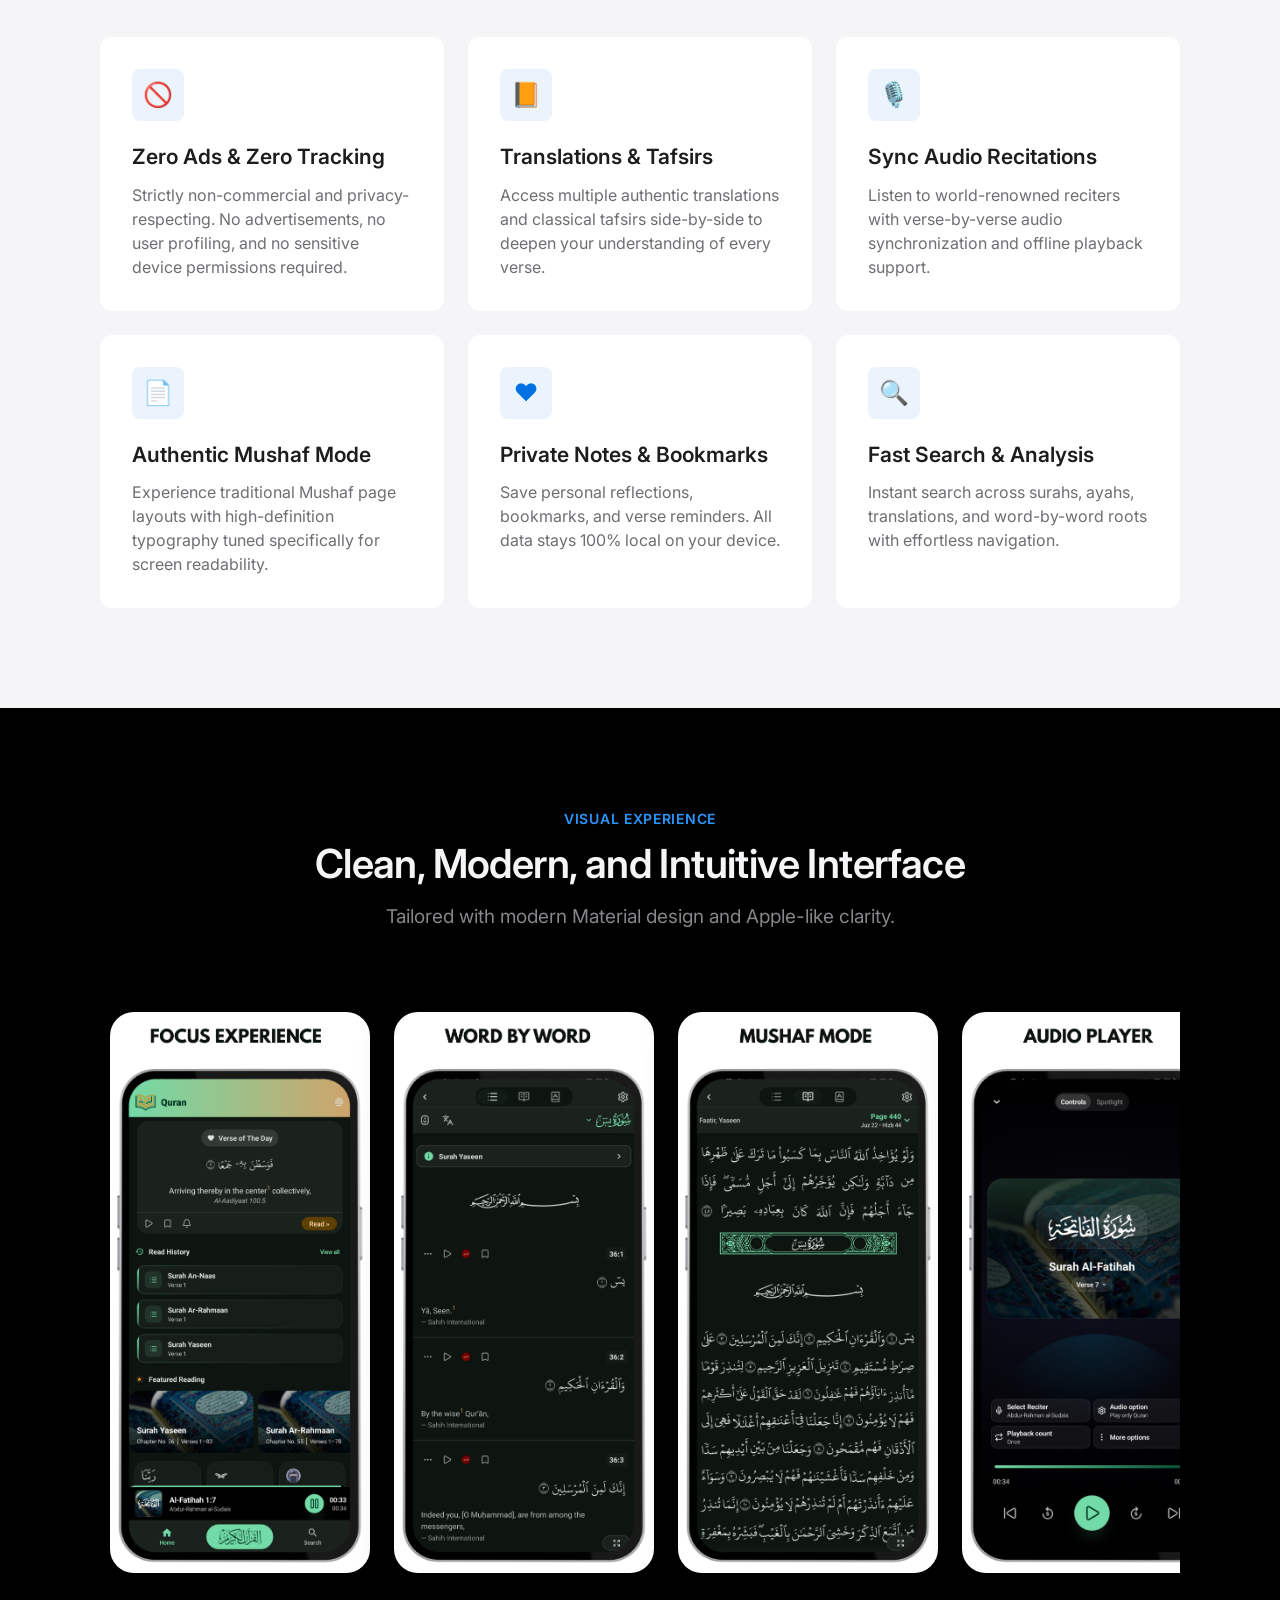
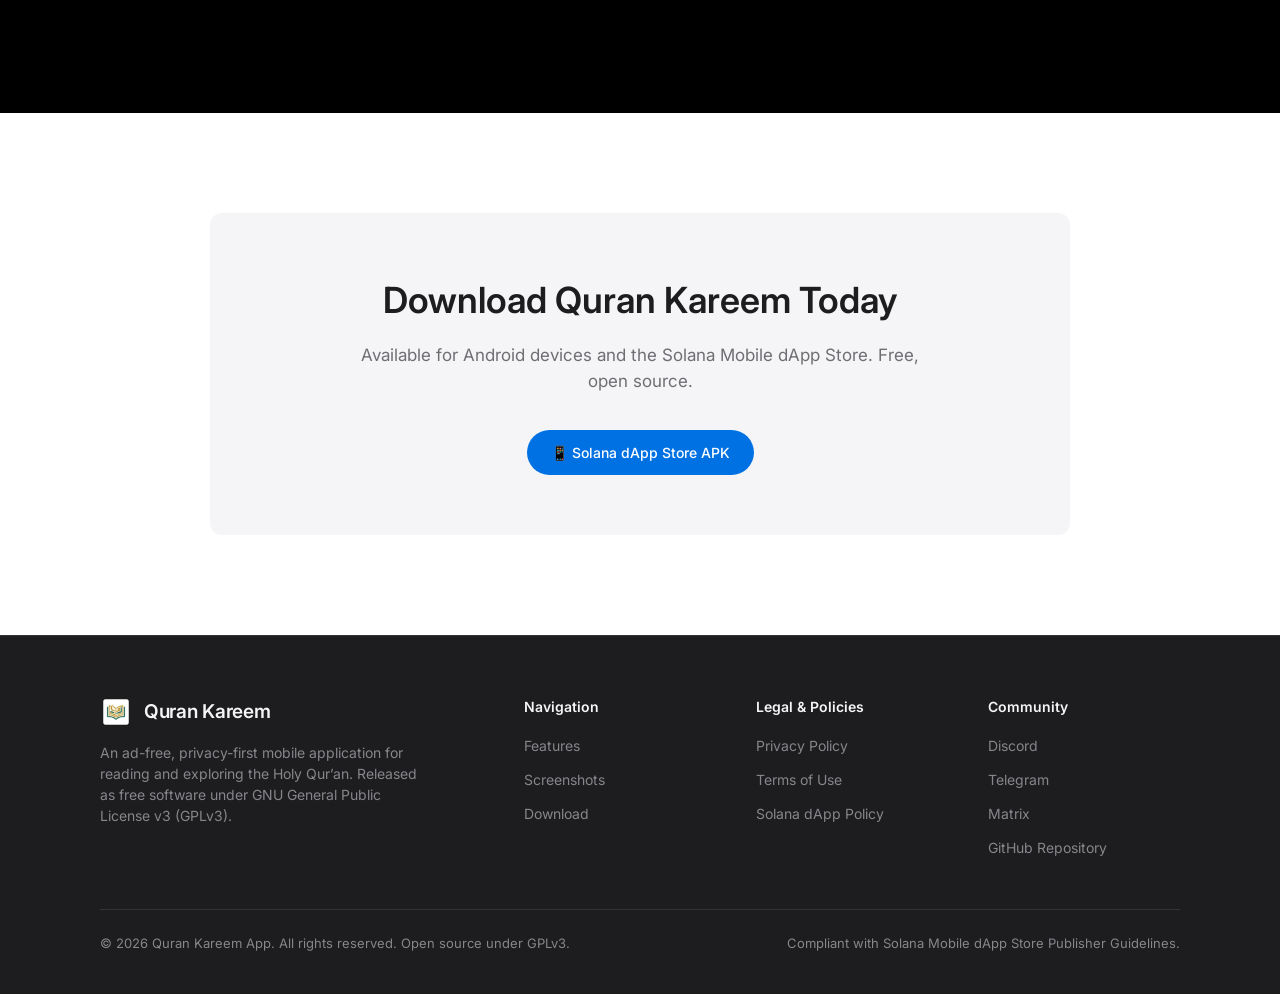
==== commit 8cd4d6d7: "Remove 'and built for the Ummah.' from download description" ====
--- a/index.html
+++ b/index.html
@@ -152,7 +152,7 @@
     <div class="container">
       <div class="download-box">
         <h2>Download Quran Kareem Today</h2>
-        <p>Available for Android devices and the Solana Mobile dApp Store. Free, open source, and built for the Ummah.</p>
+        <p>Available for Android devices and the Solana Mobile dApp Store. Free, open source.</p>
         
         <div class="download-buttons">
           <a href="#" class="btn-pill" style="padding: 12px 24px;">
